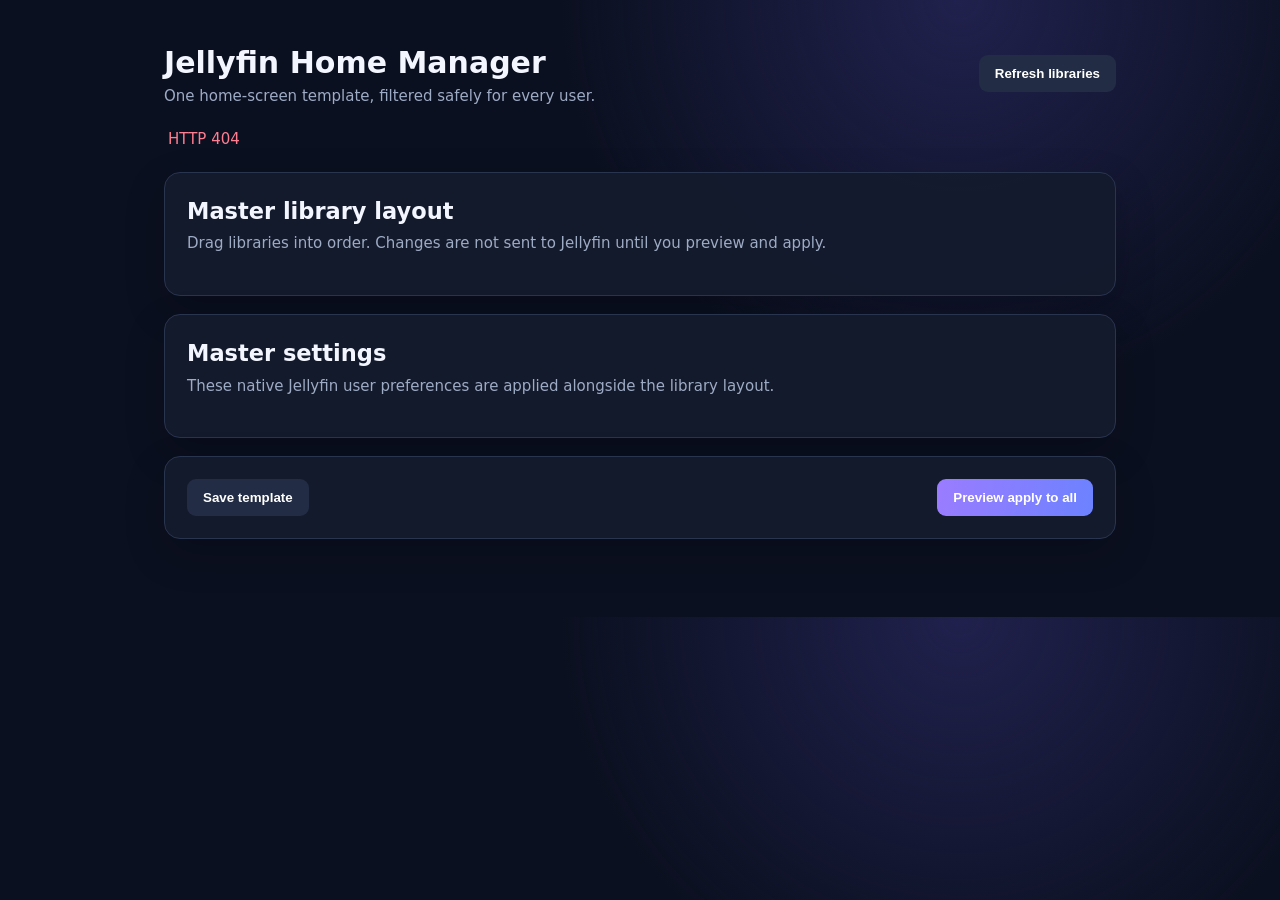
==== static/index.html @ 560f313d "Add files via upload" ====
<!doctype html><html lang="en"><head><meta charset="utf-8"><meta name="viewport" content="width=device-width,initial-scale=1"><title>Jellyfin Home Manager</title><link rel="stylesheet" href="style.css"></head>
<body><header><div><h1>Jellyfin Home Manager</h1><p>One home-screen template, filtered safely for every user.</p></div><button id="refresh" class="secondary">Refresh libraries</button></header>
<main><div id="notice" role="status"></div><section><div class="sectionHead"><div><h2>Master library layout</h2><p>Drag libraries into order. Changes are not sent to Jellyfin until you preview and apply.</p></div><span id="discovery"></span></div><div id="libraries" class="libraries"></div></section>
<section><h2>Master settings</h2><p>These native Jellyfin user preferences are applied alongside the library layout.</p><div id="settings" class="settings"></div></section>
<section><div class="actions"><button id="save" class="secondary">Save template</button><button id="preview">Preview apply to all</button></div><div id="previewPanel"></div></section></main>
<template id="rowTemplate"><div class="lib" draggable="true"><span class="handle" title="Drag to reorder">⠿</span><div class="libName"><strong></strong><small></small></div><label><input type="checkbox" data-key="myMedia"> My Media</label><label><input type="checkbox" data-key="latest"> Latest</label></div></template>
<script src="app.js"></script></body></html>
---- static/style.css ----
:root{color-scheme:dark;--bg:#0b1020;--panel:#141b2d;--line:#29344f;--text:#f3f6ff;--muted:#9eabc5;--accent:#9b7cff;--cyan:#43d7e8;--danger:#ff7d90}*{box-sizing:border-box}body{margin:0;background:radial-gradient(circle at 75% 0,#20214d 0,transparent 35%),var(--bg);color:var(--text);font:15px/1.5 system-ui,sans-serif}header,main{max-width:1000px;margin:auto}header{padding:40px 24px 20px;display:flex;justify-content:space-between;gap:20px;align-items:center}h1{margin:0;font-size:30px}h2{margin:0 0 4px}p,small,#discovery{color:var(--muted);margin:0}main{padding:0 24px 60px}section{background:color-mix(in srgb,var(--panel) 94%,transparent);border:1px solid var(--line);border-radius:16px;padding:22px;margin:18px 0;box-shadow:0 15px 40px #0003}.sectionHead,.actions{display:flex;justify-content:space-between;align-items:center;gap:16px}.libraries{margin-top:18px}.lib{display:grid;grid-template-columns:32px 1fr auto auto;gap:16px;align-items:center;padding:14px 10px;border-top:1px solid var(--line)}.lib:first-child{border-top:0}.lib.dragging{opacity:.4}.libName{display:flex;flex-direction:column}.handle{cursor:grab;font-size:22px;color:var(--muted)}label{white-space:nowrap}.settings{display:grid;grid-template-columns:repeat(auto-fit,minmax(240px,1fr));gap:12px;margin-top:18px}.setting{background:#0f1525;border:1px solid var(--line);padding:12px;border-radius:9px}.setting input[type=text],.setting select{width:100%;margin-top:7px;background:#080d18;color:var(--text);border:1px solid var(--line);border-radius:6px;padding:8px}button{border:0;border-radius:9px;background:linear-gradient(100deg,var(--accent),#6c82ff);color:white;font-weight:700;padding:11px 16px;cursor:pointer}button.secondary{background:#222c45}button:disabled{opacity:.5;cursor:wait}#notice{min-height:26px;padding:0 4px}.error{color:var(--danger)}.success{color:var(--cyan)}.previewUser{border-top:1px solid var(--line);padding:14px 0}.previewUser code{color:var(--cyan)}.applyBar{display:flex;justify-content:space-between;align-items:center;margin-top:14px;padding-top:14px;border-top:1px solid var(--line)}@media(max-width:650px){header,.sectionHead,.actions,.applyBar{align-items:stretch;flex-direction:column}.lib{grid-template-columns:28px 1fr}.lib label{grid-column:2}}
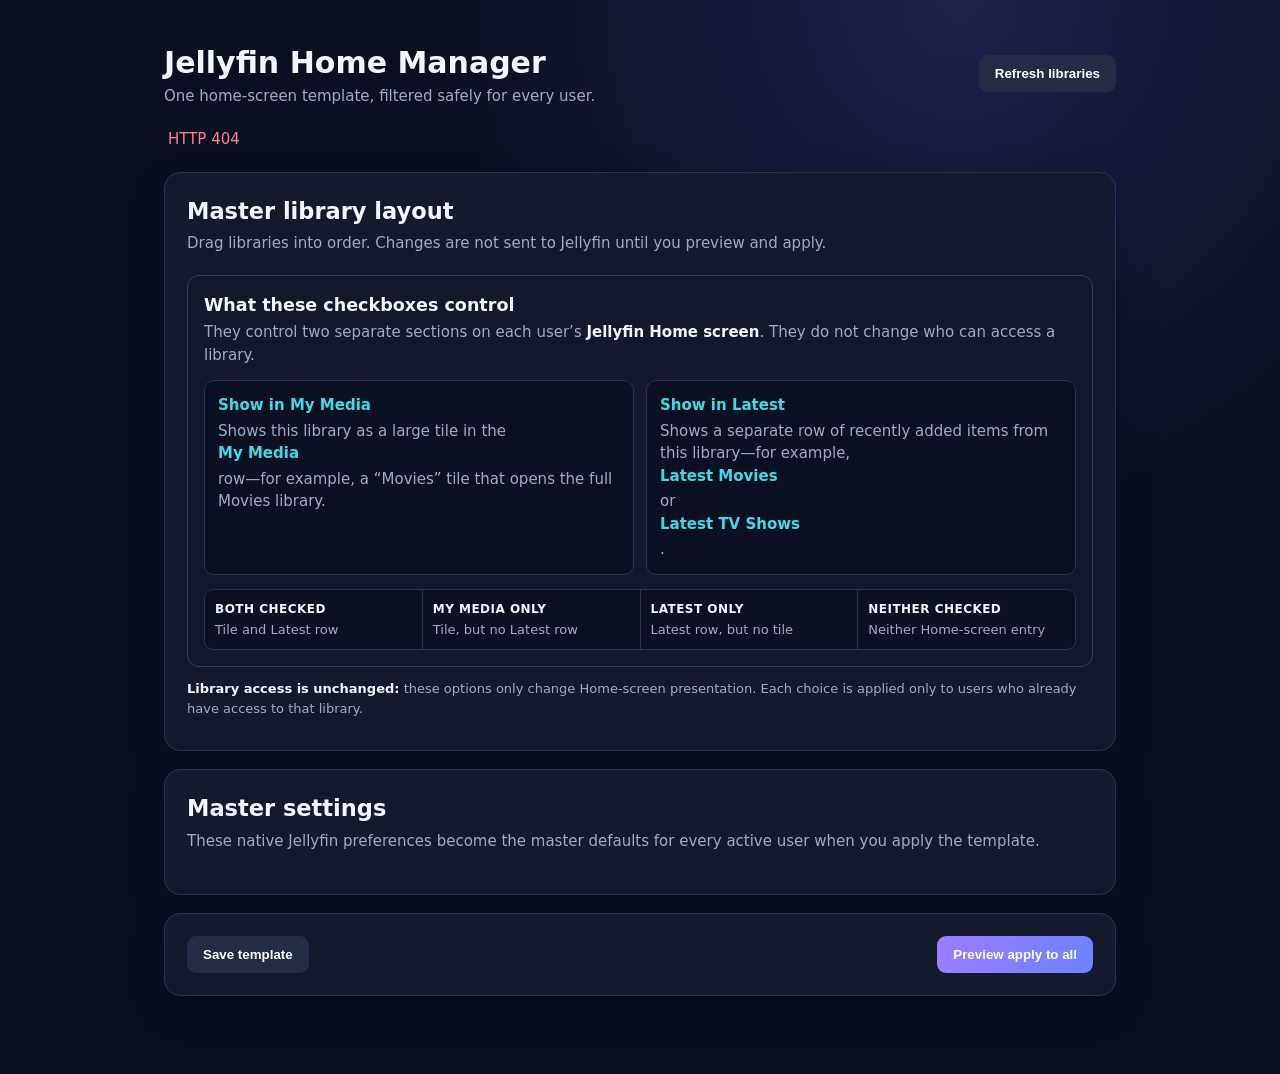
==== commit 70d51d5c: "Add files via upload" ====
--- a/static/index.html
+++ b/static/index.html
@@ -1,7 +1,10 @@
 <!doctype html><html lang="en"><head><meta charset="utf-8"><meta name="viewport" content="width=device-width,initial-scale=1"><title>Jellyfin Home Manager</title><link rel="stylesheet" href="style.css"></head>
 <body><header><div><h1>Jellyfin Home Manager</h1><p>One home-screen template, filtered safely for every user.</p></div><button id="refresh" class="secondary">Refresh libraries</button></header>
-<main><div id="notice" role="status"></div><section><div class="sectionHead"><div><h2>Master library layout</h2><p>Drag libraries into order. Changes are not sent to Jellyfin until you preview and apply.</p></div><span id="discovery"></span></div><div id="libraries" class="libraries"></div></section>
-<section><h2>Master settings</h2><p>These native Jellyfin user preferences are applied alongside the library layout.</p><div id="settings" class="settings"></div></section>
+<main><div id="notice" role="status"></div><section><div class="sectionHead"><div><h2>Master library layout</h2><p>Drag libraries into order. Changes are not sent to Jellyfin until you preview and apply.</p></div><span id="discovery"></span></div>
+<div class="homeScreenHelp"><h3>What these checkboxes control</h3><p>They control two separate sections on each user’s <strong>Jellyfin Home screen</strong>. They do not change who can access a library.</p><div class="libraryHelp"><div><strong>Show in My Media</strong><p>Shows this library as a large tile in the <strong>My Media</strong> row—for example, a “Movies” tile that opens the full Movies library.</p></div><div><strong>Show in Latest</strong><p>Shows a separate row of recently added items from this library—for example, <strong>Latest Movies</strong> or <strong>Latest TV Shows</strong>.</p></div></div>
+<div class="visibilityExamples" aria-label="Checkbox combinations"><span><b>Both checked</b>Tile and Latest row</span><span><b>My Media only</b>Tile, but no Latest row</span><span><b>Latest only</b>Latest row, but no tile</span><span><b>Neither checked</b>Neither Home-screen entry</span></div></div>
+<p class="accessNote"><strong>Library access is unchanged:</strong> these options only change Home-screen presentation. Each choice is applied only to users who already have access to that library.</p><div id="libraries" class="libraries"></div></section>
+<section><h2>Master settings</h2><p>These native Jellyfin preferences become the master defaults for every active user when you apply the template.</p><div id="settings" class="settings"></div></section>
 <section><div class="actions"><button id="save" class="secondary">Save template</button><button id="preview">Preview apply to all</button></div><div id="previewPanel"></div></section></main>
-<template id="rowTemplate"><div class="lib" draggable="true"><span class="handle" title="Drag to reorder">⠿</span><div class="libName"><strong></strong><small></small></div><label><input type="checkbox" data-key="myMedia"> My Media</label><label><input type="checkbox" data-key="latest"> Latest</label></div></template>
+<template id="rowTemplate"><div class="lib" draggable="true"><span class="handle" title="Drag to reorder">⠿</span><div class="libName"><strong></strong><small></small></div><label class="libToggle"><input type="checkbox" data-key="myMedia"><span>Show in My Media</span></label><label class="libToggle"><input type="checkbox" data-key="latest"><span>Show in Latest</span></label></div></template>
 <script src="app.js"></script></body></html>
--- a/static/style.css
+++ b/static/style.css
@@ -1 +1 @@
-:root{color-scheme:dark;--bg:#0b1020;--panel:#141b2d;--line:#29344f;--text:#f3f6ff;--muted:#9eabc5;--accent:#9b7cff;--cyan:#43d7e8;--danger:#ff7d90}*{box-sizing:border-box}body{margin:0;background:radial-gradient(circle at 75% 0,#20214d 0,transparent 35%),var(--bg);color:var(--text);font:15px/1.5 system-ui,sans-serif}header,main{max-width:1000px;margin:auto}header{padding:40px 24px 20px;display:flex;justify-content:space-between;gap:20px;align-items:center}h1{margin:0;font-size:30px}h2{margin:0 0 4px}p,small,#discovery{color:var(--muted);margin:0}main{padding:0 24px 60px}section{background:color-mix(in srgb,var(--panel) 94%,transparent);border:1px solid var(--line);border-radius:16px;padding:22px;margin:18px 0;box-shadow:0 15px 40px #0003}.sectionHead,.actions{display:flex;justify-content:space-between;align-items:center;gap:16px}.libraries{margin-top:18px}.lib{display:grid;grid-template-columns:32px 1fr auto auto;gap:16px;align-items:center;padding:14px 10px;border-top:1px solid var(--line)}.lib:first-child{border-top:0}.lib.dragging{opacity:.4}.libName{display:flex;flex-direction:column}.handle{cursor:grab;font-size:22px;color:var(--muted)}label{white-space:nowrap}.settings{display:grid;grid-template-columns:repeat(auto-fit,minmax(240px,1fr));gap:12px;margin-top:18px}.setting{background:#0f1525;border:1px solid var(--line);padding:12px;border-radius:9px}.setting input[type=text],.setting select{width:100%;margin-top:7px;background:#080d18;color:var(--text);border:1px solid var(--line);border-radius:6px;padding:8px}button{border:0;border-radius:9px;background:linear-gradient(100deg,var(--accent),#6c82ff);color:white;font-weight:700;padding:11px 16px;cursor:pointer}button.secondary{background:#222c45}button:disabled{opacity:.5;cursor:wait}#notice{min-height:26px;padding:0 4px}.error{color:var(--danger)}.success{color:var(--cyan)}.previewUser{border-top:1px solid var(--line);padding:14px 0}.previewUser code{color:var(--cyan)}.applyBar{display:flex;justify-content:space-between;align-items:center;margin-top:14px;padding-top:14px;border-top:1px solid var(--line)}@media(max-width:650px){header,.sectionHead,.actions,.applyBar{align-items:stretch;flex-direction:column}.lib{grid-template-columns:28px 1fr}.lib label{grid-column:2}}
+:root{color-scheme:dark;--bg:#0b1020;--panel:#141b2d;--line:#29344f;--text:#f3f6ff;--muted:#9eabc5;--accent:#9b7cff;--cyan:#43d7e8;--danger:#ff7d90}*{box-sizing:border-box}body{margin:0;background:radial-gradient(circle at 75% 0,#20214d 0,transparent 35%),var(--bg);color:var(--text);font:15px/1.5 system-ui,sans-serif}header,main{max-width:1000px;margin:auto}header{padding:40px 24px 20px;display:flex;justify-content:space-between;gap:20px;align-items:center}h1{margin:0;font-size:30px}h2{margin:0 0 4px}h3{margin:0 0 3px}p,small,#discovery{color:var(--muted);margin:0}main{padding:0 24px 60px}section{background:color-mix(in srgb,var(--panel) 94%,transparent);border:1px solid var(--line);border-radius:16px;padding:22px;margin:18px 0;box-shadow:0 15px 40px #0003}.sectionHead,.actions{display:flex;justify-content:space-between;align-items:center;gap:16px}.homeScreenHelp{margin-top:20px;background:#11192b;border:1px solid #354362;border-radius:12px;padding:16px}.homeScreenHelp>p strong,.accessNote strong{color:var(--text)}.libraryHelp{display:grid;grid-template-columns:1fr 1fr;gap:12px;margin-top:14px}.libraryHelp>div{background:#0b1120;border:1px solid var(--line);border-radius:10px;padding:13px}.libraryHelp strong{display:block;margin-bottom:3px;color:var(--cyan)}.visibilityExamples{display:grid;grid-template-columns:repeat(4,1fr);gap:1px;margin-top:14px;border:1px solid var(--line);border-radius:9px;overflow:hidden;background:var(--line)}.visibilityExamples span{display:flex;flex-direction:column;background:#0b1120;padding:10px;color:var(--muted);font-size:13px}.visibilityExamples b{color:var(--text);font-size:12px;text-transform:uppercase;letter-spacing:.04em;margin-bottom:2px}.accessNote{margin-top:12px;font-size:13px}.libraries{margin-top:10px}.lib{display:grid;grid-template-columns:32px minmax(180px,1fr) 175px 160px;gap:16px;align-items:center;padding:14px 10px;border-top:1px solid var(--line)}.lib:first-child{border-top:0}.lib.dragging{opacity:.4}.libName{display:flex;flex-direction:column;min-width:0}.libName small{overflow:hidden;text-overflow:ellipsis}.handle{cursor:grab;font-size:22px;color:var(--muted)}.libToggle{display:flex;align-items:center;gap:8px;cursor:pointer}.libToggle input,.setting-bool input{width:17px;height:17px;flex:0 0 auto}.settings{display:grid;grid-template-columns:repeat(auto-fit,minmax(280px,1fr));gap:14px;margin-top:20px}.setting{min-width:0;background:#0f1525;border:1px solid var(--line);padding:16px;border-radius:10px}.settingCopy{display:flex;flex-direction:column;white-space:normal}.settingCopy strong{margin-bottom:4px}.settingCopy small{line-height:1.45}.setting-bool{display:flex;align-items:flex-start;gap:11px;cursor:pointer}.setting-bool input{margin-top:3px}.setting-text,.setting-select{display:flex;flex-direction:column;justify-content:space-between;gap:13px}.setting input[type=text],.setting select{display:block;width:100%;min-width:0;background:#080d18;color:var(--text);border:1px solid var(--line);border-radius:7px;padding:9px 10px;font:inherit}.setting input::placeholder{color:#68758e}button{border:0;border-radius:9px;background:linear-gradient(100deg,var(--accent),#6c82ff);color:white;font-weight:700;padding:11px 16px;cursor:pointer}button.secondary{background:#222c45}button:disabled{opacity:.5;cursor:wait}#notice{min-height:26px;padding:0 4px}.error{color:var(--danger)}.success{color:var(--cyan)}.previewUser{border-top:1px solid var(--line);padding:14px 0}.previewUser code{color:var(--cyan)}.applyBar{display:flex;justify-content:space-between;align-items:center;margin-top:14px;padding-top:14px;border-top:1px solid var(--line)}@media(max-width:760px){header,.sectionHead,.actions,.applyBar{align-items:stretch;flex-direction:column}.libraryHelp,.visibilityExamples{grid-template-columns:1fr}.lib{grid-template-columns:28px 1fr}.lib .libToggle{grid-column:2}.settings{grid-template-columns:1fr}}
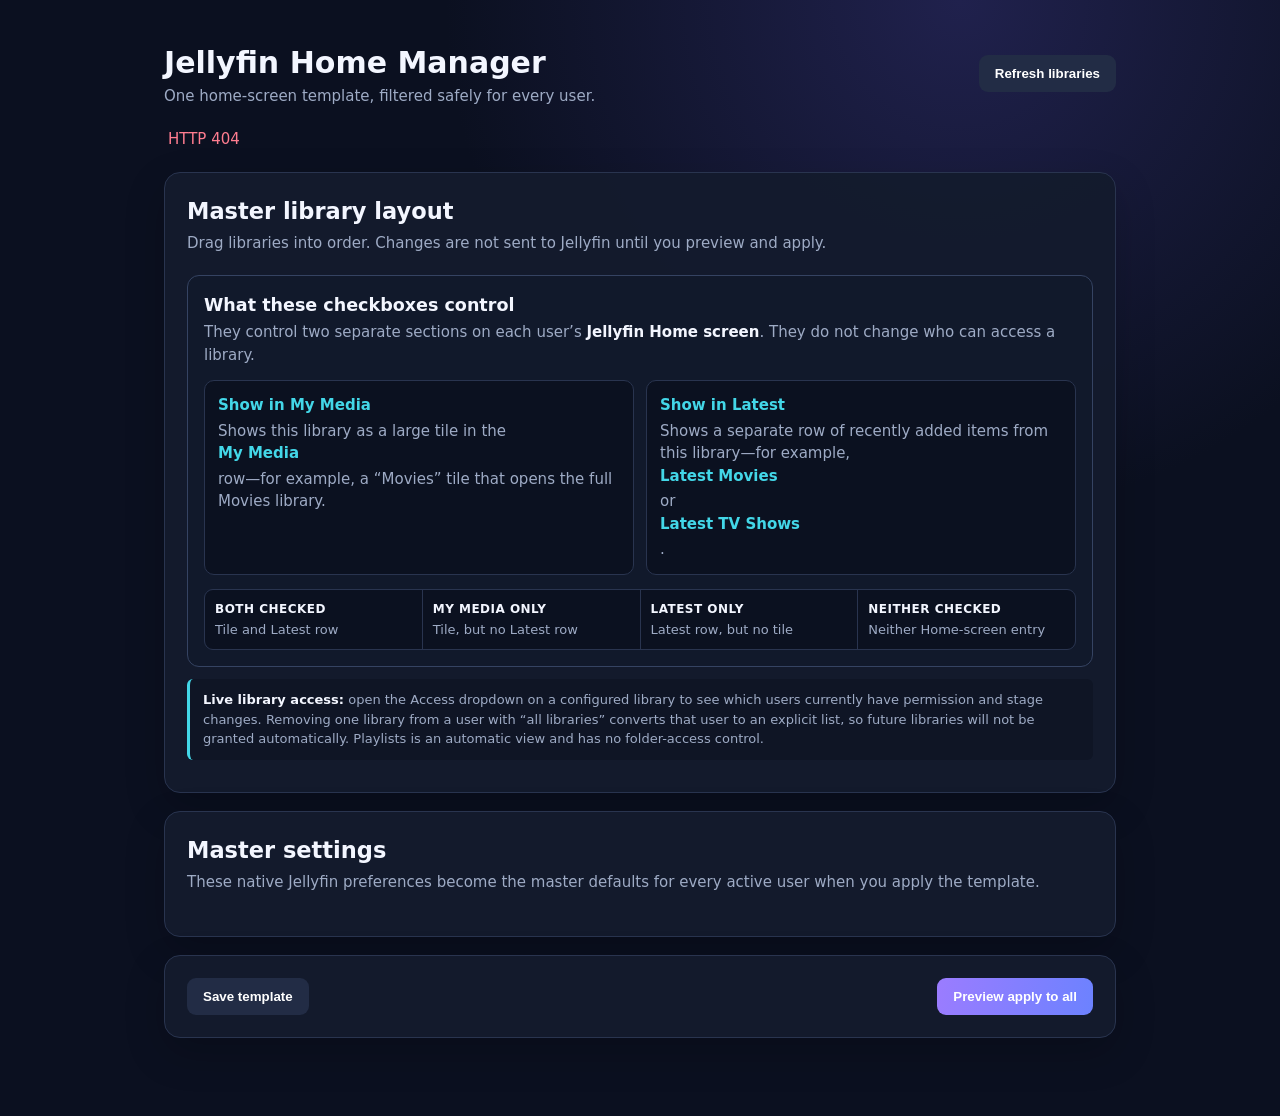
==== commit 6728ae25: "Add files via upload" ====
--- a/static/index.html
+++ b/static/index.html
@@ -3,8 +3,8 @@
 <main><div id="notice" role="status"></div><section><div class="sectionHead"><div><h2>Master library layout</h2><p>Drag libraries into order. Changes are not sent to Jellyfin until you preview and apply.</p></div><span id="discovery"></span></div>
 <div class="homeScreenHelp"><h3>What these checkboxes control</h3><p>They control two separate sections on each user’s <strong>Jellyfin Home screen</strong>. They do not change who can access a library.</p><div class="libraryHelp"><div><strong>Show in My Media</strong><p>Shows this library as a large tile in the <strong>My Media</strong> row—for example, a “Movies” tile that opens the full Movies library.</p></div><div><strong>Show in Latest</strong><p>Shows a separate row of recently added items from this library—for example, <strong>Latest Movies</strong> or <strong>Latest TV Shows</strong>.</p></div></div>
 <div class="visibilityExamples" aria-label="Checkbox combinations"><span><b>Both checked</b>Tile and Latest row</span><span><b>My Media only</b>Tile, but no Latest row</span><span><b>Latest only</b>Latest row, but no tile</span><span><b>Neither checked</b>Neither Home-screen entry</span></div></div>
-<p class="accessNote"><strong>Library access is unchanged:</strong> these options only change Home-screen presentation. Each choice is applied only to users who already have access to that library.</p><div id="libraries" class="libraries"></div></section>
+<div class="accessNote"><strong>Live library access:</strong> open the Access dropdown on a configured library to see which users currently have permission and stage changes. Removing one library from a user with “all libraries” converts that user to an explicit list, so future libraries will not be granted automatically. Playlists is an automatic view and has no folder-access control.</div><div id="libraries" class="libraries"></div></section>
 <section><h2>Master settings</h2><p>These native Jellyfin preferences become the master defaults for every active user when you apply the template.</p><div id="settings" class="settings"></div></section>
 <section><div class="actions"><button id="save" class="secondary">Save template</button><button id="preview">Preview apply to all</button></div><div id="previewPanel"></div></section></main>
-<template id="rowTemplate"><div class="lib" draggable="true"><span class="handle" title="Drag to reorder">⠿</span><div class="libName"><strong></strong><small></small></div><label class="libToggle"><input type="checkbox" data-key="myMedia"><span>Show in My Media</span></label><label class="libToggle"><input type="checkbox" data-key="latest"><span>Show in Latest</span></label></div></template>
+<template id="rowTemplate"><div class="lib" draggable="true"><span class="handle" title="Drag to reorder">⠿</span><div class="libName"><strong></strong><small></small></div><details class="accessPicker"><summary>Access</summary><div class="accessPanel"></div></details><label class="libToggle"><input type="checkbox" data-key="myMedia"><span>Show in My Media</span></label><label class="libToggle"><input type="checkbox" data-key="latest"><span>Show in Latest</span></label></div></template>
 <script src="app.js"></script></body></html>
--- a/static/style.css
+++ b/static/style.css
@@ -1 +1,2 @@
-:root{color-scheme:dark;--bg:#0b1020;--panel:#141b2d;--line:#29344f;--text:#f3f6ff;--muted:#9eabc5;--accent:#9b7cff;--cyan:#43d7e8;--danger:#ff7d90}*{box-sizing:border-box}body{margin:0;background:radial-gradient(circle at 75% 0,#20214d 0,transparent 35%),var(--bg);color:var(--text);font:15px/1.5 system-ui,sans-serif}header,main{max-width:1000px;margin:auto}header{padding:40px 24px 20px;display:flex;justify-content:space-between;gap:20px;align-items:center}h1{margin:0;font-size:30px}h2{margin:0 0 4px}h3{margin:0 0 3px}p,small,#discovery{color:var(--muted);margin:0}main{padding:0 24px 60px}section{background:color-mix(in srgb,var(--panel) 94%,transparent);border:1px solid var(--line);border-radius:16px;padding:22px;margin:18px 0;box-shadow:0 15px 40px #0003}.sectionHead,.actions{display:flex;justify-content:space-between;align-items:center;gap:16px}.homeScreenHelp{margin-top:20px;background:#11192b;border:1px solid #354362;border-radius:12px;padding:16px}.homeScreenHelp>p strong,.accessNote strong{color:var(--text)}.libraryHelp{display:grid;grid-template-columns:1fr 1fr;gap:12px;margin-top:14px}.libraryHelp>div{background:#0b1120;border:1px solid var(--line);border-radius:10px;padding:13px}.libraryHelp strong{display:block;margin-bottom:3px;color:var(--cyan)}.visibilityExamples{display:grid;grid-template-columns:repeat(4,1fr);gap:1px;margin-top:14px;border:1px solid var(--line);border-radius:9px;overflow:hidden;background:var(--line)}.visibilityExamples span{display:flex;flex-direction:column;background:#0b1120;padding:10px;color:var(--muted);font-size:13px}.visibilityExamples b{color:var(--text);font-size:12px;text-transform:uppercase;letter-spacing:.04em;margin-bottom:2px}.accessNote{margin-top:12px;font-size:13px}.libraries{margin-top:10px}.lib{display:grid;grid-template-columns:32px minmax(180px,1fr) 175px 160px;gap:16px;align-items:center;padding:14px 10px;border-top:1px solid var(--line)}.lib:first-child{border-top:0}.lib.dragging{opacity:.4}.libName{display:flex;flex-direction:column;min-width:0}.libName small{overflow:hidden;text-overflow:ellipsis}.handle{cursor:grab;font-size:22px;color:var(--muted)}.libToggle{display:flex;align-items:center;gap:8px;cursor:pointer}.libToggle input,.setting-bool input{width:17px;height:17px;flex:0 0 auto}.settings{display:grid;grid-template-columns:repeat(auto-fit,minmax(280px,1fr));gap:14px;margin-top:20px}.setting{min-width:0;background:#0f1525;border:1px solid var(--line);padding:16px;border-radius:10px}.settingCopy{display:flex;flex-direction:column;white-space:normal}.settingCopy strong{margin-bottom:4px}.settingCopy small{line-height:1.45}.setting-bool{display:flex;align-items:flex-start;gap:11px;cursor:pointer}.setting-bool input{margin-top:3px}.setting-text,.setting-select{display:flex;flex-direction:column;justify-content:space-between;gap:13px}.setting input[type=text],.setting select{display:block;width:100%;min-width:0;background:#080d18;color:var(--text);border:1px solid var(--line);border-radius:7px;padding:9px 10px;font:inherit}.setting input::placeholder{color:#68758e}button{border:0;border-radius:9px;background:linear-gradient(100deg,var(--accent),#6c82ff);color:white;font-weight:700;padding:11px 16px;cursor:pointer}button.secondary{background:#222c45}button:disabled{opacity:.5;cursor:wait}#notice{min-height:26px;padding:0 4px}.error{color:var(--danger)}.success{color:var(--cyan)}.previewUser{border-top:1px solid var(--line);padding:14px 0}.previewUser code{color:var(--cyan)}.applyBar{display:flex;justify-content:space-between;align-items:center;margin-top:14px;padding-top:14px;border-top:1px solid var(--line)}@media(max-width:760px){header,.sectionHead,.actions,.applyBar{align-items:stretch;flex-direction:column}.libraryHelp,.visibilityExamples{grid-template-columns:1fr}.lib{grid-template-columns:28px 1fr}.lib .libToggle{grid-column:2}.settings{grid-template-columns:1fr}}
+:root{color-scheme:dark;--bg:#0b1020;--panel:#141b2d;--line:#29344f;--text:#f3f6ff;--muted:#9eabc5;--accent:#9b7cff;--cyan:#43d7e8;--danger:#ff7d90}*{box-sizing:border-box}body{margin:0;background:radial-gradient(circle at 75% 0,#20214d 0,transparent 35%),var(--bg);color:var(--text);font:15px/1.5 system-ui,sans-serif}header,main{max-width:1000px;margin:auto}header{padding:40px 24px 20px;display:flex;justify-content:space-between;gap:20px;align-items:center}h1{margin:0;font-size:30px}h2{margin:0 0 4px}h3{margin:0 0 3px}p,small,#discovery{color:var(--muted);margin:0}main{padding:0 24px 60px}section{background:color-mix(in srgb,var(--panel) 94%,transparent);border:1px solid var(--line);border-radius:16px;padding:22px;margin:18px 0;box-shadow:0 15px 40px #0003}.sectionHead,.actions{display:flex;justify-content:space-between;align-items:center;gap:16px}.homeScreenHelp{margin-top:20px;background:#11192b;border:1px solid #354362;border-radius:12px;padding:16px}.homeScreenHelp>p strong,.accessNote strong{color:var(--text)}.libraryHelp{display:grid;grid-template-columns:1fr 1fr;gap:12px;margin-top:14px}.libraryHelp>div{background:#0b1120;border:1px solid var(--line);border-radius:10px;padding:13px}.libraryHelp strong{display:block;margin-bottom:3px;color:var(--cyan)}.visibilityExamples{display:grid;grid-template-columns:repeat(4,1fr);gap:1px;margin-top:14px;border:1px solid var(--line);border-radius:9px;overflow:hidden;background:var(--line)}.visibilityExamples span{display:flex;flex-direction:column;background:#0b1120;padding:10px;color:var(--muted);font-size:13px}.visibilityExamples b{color:var(--text);font-size:12px;text-transform:uppercase;letter-spacing:.04em;margin-bottom:2px}.accessNote{margin-top:12px;font-size:13px}.libraries{margin-top:10px}.lib{display:grid;grid-template-columns:32px minmax(180px,1fr) 175px 160px;gap:16px;align-items:center;padding:14px 10px;border-top:1px solid var(--line)}.lib:first-child{border-top:0}.lib.dragging{opacity:.4}.libName{display:flex;flex-direction:column;min-width:0}.libName small{overflow:hidden;text-overflow:ellipsis}.handle{cursor:grab;font-size:22px;color:var(--muted)}.libToggle{display:flex;align-items:center;gap:8px;cursor:pointer}.libToggle input,.setting-bool input{width:17px;height:17px;flex:0 0 auto}.settings{display:grid;grid-template-columns:repeat(auto-fit,minmax(280px,1fr));gap:14px;margin-top:20px}.setting{min-width:0;background:#0f1525;border:1px solid var(--line);padding:16px;border-radius:10px}.settingCopy{display:flex;flex-direction:column;white-space:normal}.settingCopy strong{margin-bottom:4px}.settingCopy small{line-height:1.45}.setting-bool{display:flex;align-items:flex-start;gap:11px;cursor:pointer}.setting-bool input{margin-top:3px}.setting-text,.setting-select{display:flex;flex-direction:column;justify-content:space-between;gap:13px}.setting input[type=text],.setting select{display:block;width:100%;min-width:0;background:#080d18;color:var(--text);border:1px solid var(--line);border-radius:7px;padding:9px 10px;font:inherit}.setting input::placeholder{color:#68758e}button{border:0;border-radius:9px;background:linear-gradient(100deg,var(--accent),#6c82ff);color:white;font-weight:700;padding:11px 16px;cursor:pointer}button.secondary{background:#222c45}button:disabled{opacity:.5;cursor:wait}#notice{min-height:26px;padding:0 4px}.error{color:var(--danger)}.success{color:var(--cyan)}.previewUser{border-top:1px solid var(--line);padding:14px 0}.previewUser>strong{display:block;margin-bottom:8px}.previewUser dl{display:grid;gap:7px;margin:0}.previewUser dl>div{display:grid;grid-template-columns:145px 1fr;gap:10px}.previewUser dt{color:var(--muted)}.previewUser dd{margin:0;color:var(--cyan)}.previewUser .hiddenPreview dd{color:var(--muted)}.applyBar{display:flex;justify-content:space-between;align-items:center;margin-top:14px;padding-top:14px;border-top:1px solid var(--line)}@media(max-width:760px){header,.sectionHead,.actions,.applyBar{align-items:stretch;flex-direction:column}.libraryHelp,.visibilityExamples{grid-template-columns:1fr}.lib{grid-template-columns:28px 1fr}.lib .libToggle{grid-column:2}.settings{grid-template-columns:1fr}.previewUser dl>div{grid-template-columns:1fr;gap:1px}}
+.accessNote{color:var(--muted);background:#0f1525;border-left:3px solid var(--cyan);padding:11px 13px;border-radius:6px}.lib{grid-template-columns:32px minmax(150px,1fr) 165px 165px 150px}.specialView{grid-template-columns:32px minmax(180px,1fr) 200px}.accessPicker{position:relative;min-width:0}.accessPicker summary{list-style:none;cursor:pointer;background:#202a43;border:1px solid var(--line);border-radius:8px;padding:8px 10px;font-weight:700;white-space:nowrap}.accessPicker summary::-webkit-details-marker{display:none}.accessPicker summary::after{content:'▾';float:right;color:var(--muted)}.accessPicker[open] summary::after{content:'▴'}.accessPanel{position:absolute;z-index:20;top:calc(100% + 6px);right:0;width:310px;max-height:360px;overflow:auto;background:#11192b;border:1px solid #435273;border-radius:10px;padding:12px;box-shadow:0 18px 45px #000a}.accessPanel>strong,.accessPanel>small{display:block}.accessPanel>small{margin-bottom:8px}.accessUser{display:flex;align-items:flex-start;gap:9px;padding:9px 5px;border-top:1px solid var(--line);cursor:pointer}.accessUser input{width:17px;height:17px;margin-top:2px}.accessUser span{display:flex;flex-direction:column;white-space:normal}.accessUser:has(input:disabled){opacity:.55;cursor:not-allowed}.accessPreview dd{color:#ffd479}@media(max-width:900px){.lib{grid-template-columns:28px 1fr 170px}.lib .accessPicker,.lib .libToggle{grid-column:2/4}.specialView{grid-template-columns:28px 1fr}.specialView .libToggle{grid-column:2}}@media(max-width:760px){.lib{grid-template-columns:28px 1fr}.lib .accessPicker,.lib .libToggle{grid-column:2}.accessPanel{position:fixed;left:20px;right:20px;top:20%;width:auto;max-height:65vh}}
